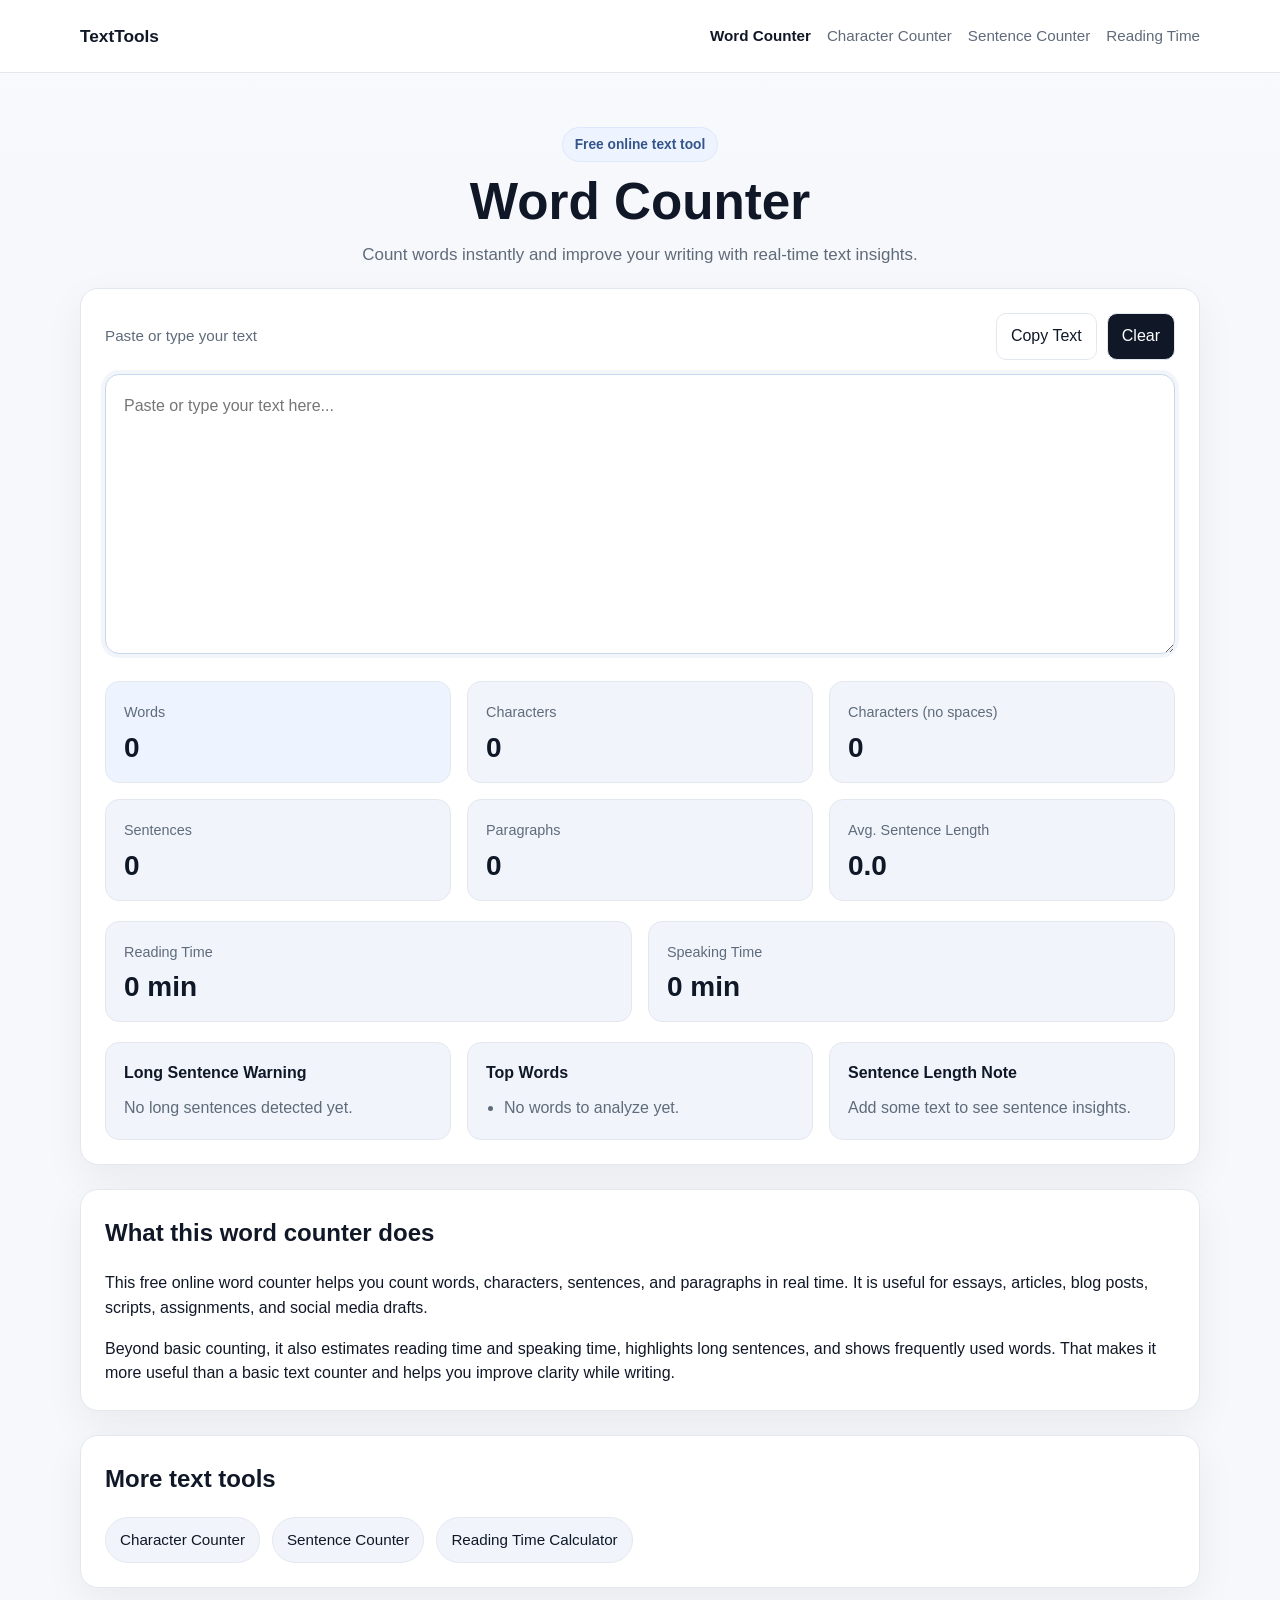
==== index.html @ 50ef8a7d "Rename Index.html to index.html" ====
<!DOCTYPE html>
<html lang="en">
<head>
  <meta charset="UTF-8" />
  <meta name="viewport" content="width=device-width, initial-scale=1.0" />
  <title>Free Word Counter Online | Count Words, Characters & Reading Time</title>
  <meta
    name="description"
    content="Free online word counter with character count, sentence count, paragraph count, reading time, speaking time, top words, and writing insights."
  />
  <link rel="stylesheet" href="style.css" />
</head>
<body data-page="word-counter">
  <header class="site-header">
    <div class="container">
      <nav class="nav">
        <a class="logo" href="index.html">TextTools</a>
        <div class="nav-links">
          <a href="index.html" class="active">Word Counter</a>
          <a href="character-counter.html">Character Counter</a>
          <a href="sentence-counter.html">Sentence Counter</a>
          <a href="reading-time.html">Reading Time</a>
        </div>
      </nav>
    </div>
  </header>

  <main class="container">
    <section class="hero">
      <span class="eyebrow">Free online text tool</span>
      <h1>Word Counter</h1>
      <p class="subtitle">
        Count words instantly and improve your writing with real-time text insights.
      </p>
    </section>

    <section class="tool-card">
      <div class="toolbar">
        <div class="toolbar-left">
          <span class="toolbar-label">Paste or type your text</span>
        </div>
        <div class="toolbar-right">
          <button id="copyBtn" class="btn secondary" type="button">Copy Text</button>
          <button id="clearBtn" class="btn" type="button">Clear</button>
        </div>
      </div>

      <label class="sr-only" for="textInput">Text input</label>
      <textarea
        id="textInput"
        placeholder="Paste or type your text here..."
        autofocus
      ></textarea>

      <div class="stats-grid">
        <div class="stat-box featured">
          <span class="stat-label">Words</span>
          <strong id="wordCount">0</strong>
        </div>
        <div class="stat-box">
          <span class="stat-label">Characters</span>
          <strong id="charCount">0</strong>
        </div>
        <div class="stat-box">
          <span class="stat-label">Characters (no spaces)</span>
          <strong id="charNoSpacesCount">0</strong>
        </div>
        <div class="stat-box">
          <span class="stat-label">Sentences</span>
          <strong id="sentenceCount">0</strong>
        </div>
        <div class="stat-box">
          <span class="stat-label">Paragraphs</span>
          <strong id="paragraphCount">0</strong>
        </div>
        <div class="stat-box">
          <span class="stat-label">Avg. Sentence Length</span>
          <strong id="avgSentenceLength">0</strong>
        </div>
      </div>

      <div class="time-grid">
        <div class="time-box">
          <span class="time-label">Reading Time</span>
          <strong id="readingTime">0 min</strong>
        </div>
        <div class="time-box">
          <span class="time-label">Speaking Time</span>
          <strong id="speakingTime">0 min</strong>
        </div>
      </div>

      <section class="insights">
        <div class="insight-box">
          <h2>Long Sentence Warning</h2>
          <p id="longSentenceWarning">No long sentences detected yet.</p>
        </div>

        <div class="insight-box">
          <h2>Top Words</h2>
          <ul id="topWordsList" class="top-words-list">
            <li>No words to analyze yet.</li>
          </ul>
        </div>

        <div class="insight-box">
          <h2>Sentence Length Note</h2>
          <p id="sentenceLengthNote">Add some text to see sentence insights.</p>
        </div>
      </section>
    </section>

    <section class="content-block">
      <h2>What this word counter does</h2>
      <p>
        This free online word counter helps you count words, characters, sentences,
        and paragraphs in real time. It is useful for essays, articles, blog posts,
        scripts, assignments, and social media drafts.
      </p>
      <p>
        Beyond basic counting, it also estimates reading time and speaking time,
        highlights long sentences, and shows frequently used words. That makes it
        more useful than a basic text counter and helps you improve clarity while
        writing.
      </p>
    </section>

    <section class="content-block">
      <h2>More text tools</h2>
      <div class="internal-links">
        <a href="character-counter.html">Character Counter</a>
        <a href="sentence-counter.html">Sentence Counter</a>
        <a href="reading-time.html">Reading Time Calculator</a>
      </div>
    </section>
  </main>

  <script src="script.js"></script>
</body>
</html>
---- style.css ----
:root {
  --bg: #f6f8fb;
  --surface: #ffffff;
  --surface-soft: #f1f5fb;
  --surface-accent: #eef4ff;
  --text: #101828;
  --muted: #5f6b7a;
  --border: #e3e8ef;
  --shadow: 0 14px 40px rgba(16, 24, 40, 0.06);
  --radius: 18px;
  --radius-sm: 14px;
  --max-width: 1120px;
}

* {
  box-sizing: border-box;
}

html {
  font-size: 16px;
}

body {
  margin: 0;
  font-family: Arial, Helvetica, sans-serif;
  background: linear-gradient(to bottom, #f8faff 0%, #f6f8fb 180px, #f6f8fb 100%);
  color: var(--text);
  line-height: 1.55;
}

a {
  color: inherit;
  text-decoration: none;
}

.container {
  width: min(var(--max-width), calc(100% - 32px));
  margin: 0 auto;
}

.site-header {
  position: sticky;
  top: 0;
  z-index: 10;
  background: rgba(255, 255, 255, 0.92);
  backdrop-filter: blur(10px);
  border-bottom: 1px solid var(--border);
}

.nav {
  min-height: 72px;
  display: flex;
  align-items: center;
  justify-content: space-between;
  gap: 16px;
  flex-wrap: wrap;
}

.logo {
  font-size: 1.08rem;
  font-weight: 700;
}

.nav-links {
  display: flex;
  flex-wrap: wrap;
  gap: 16px;
}

.nav-links a {
  color: var(--muted);
  font-size: 0.95rem;
}

.nav-links a.active,
.nav-links a:hover {
  color: var(--text);
  font-weight: 600;
}

.hero {
  text-align: center;
  padding: 54px 0 20px;
}

.eyebrow {
  display: inline-block;
  margin-bottom: 12px;
  padding: 6px 12px;
  border-radius: 999px;
  background: var(--surface-accent);
  border: 1px solid #dce8fb;
  color: #35558a;
  font-size: 0.86rem;
  font-weight: 600;
}

.hero h1 {
  margin: 0 0 12px;
  font-size: clamp(2rem, 4vw, 3.2rem);
  line-height: 1.08;
}

.subtitle {
  margin: 0 auto;
  max-width: 700px;
  color: var(--muted);
  font-size: 1.06rem;
}

.tool-card,
.content-block {
  background: var(--surface);
  border: 1px solid var(--border);
  border-radius: var(--radius);
  box-shadow: var(--shadow);
}

.tool-card {
  padding: 24px;
  margin-bottom: 24px;
}

.content-block {
  padding: 24px;
  margin-bottom: 24px;
}

.toolbar {
  display: flex;
  justify-content: space-between;
  align-items: center;
  gap: 14px;
  margin-bottom: 14px;
  flex-wrap: wrap;
}

.toolbar-label {
  color: var(--muted);
  font-size: 0.95rem;
}

.toolbar-right {
  display: flex;
  gap: 10px;
  flex-wrap: wrap;
}

.btn {
  appearance: none;
  border: 1px solid var(--border);
  background: var(--text);
  color: white;
  font: inherit;
  padding: 10px 14px;
  border-radius: 10px;
  cursor: pointer;
}

.btn:hover {
  opacity: 0.95;
}

.btn.secondary {
  background: white;
  color: var(--text);
}

textarea {
  width: 100%;
  min-height: 280px;
  resize: vertical;
  padding: 18px;
  border-radius: var(--radius-sm);
  border: 1px solid var(--border);
  background: #fff;
  font: inherit;
  color: var(--text);
  line-height: 1.6;
  outline: none;
}

textarea:focus {
  border-color: #c9d7ee;
  box-shadow: 0 0 0 4px rgba(96, 135, 193, 0.08);
}

.stats-grid,
.time-grid,
.insights,
.compact-insights,
.internal-links {
  margin-top: 20px;
}

.stats-grid {
  display: grid;
  grid-template-columns: repeat(3, minmax(0, 1fr));
  gap: 16px;
}

.single-focus {
  grid-template-columns: repeat(4, minmax(0, 1fr));
}

.time-grid {
  display: grid;
  grid-template-columns: repeat(2, minmax(0, 1fr));
  gap: 16px;
}

.stat-box,
.time-box,
.insight-box {
  background: var(--surface-soft);
  border: 1px solid var(--border);
  border-radius: var(--radius-sm);
  padding: 18px;
}

.stat-box.featured,
.time-box.featured {
  background: var(--surface-accent);
}

.stat-label,
.time-label {
  color: var(--muted);
  font-size: 0.9rem;
}

.stat-box strong,
.time-box strong {
  display: block;
  margin-top: 8px;
  font-size: 1.75rem;
  line-height: 1.1;
}

.insights {
  display: grid;
  grid-template-columns: repeat(3, minmax(0, 1fr));
  gap: 16px;
}

.compact-insights {
  display: grid;
  grid-template-columns: repeat(2, minmax(0, 1fr));
  gap: 16px;
}

.insight-box h2 {
  margin: 0 0 10px;
  font-size: 1rem;
}

.insight-box p {
  margin: 0;
  color: var(--muted);
}

.top-words-list {
  margin: 0;
  padding-left: 18px;
  color: var(--muted);
}

.top-words-list li + li {
  margin-top: 6px;
}

.content-block h2 {
  margin-top: 0;
}

.content-block p:last-child {
  margin-bottom: 0;
}

.internal-links {
  display: flex;
  flex-wrap: wrap;
  gap: 12px;
}

.internal-links a {
  background: var(--surface-soft);
  border: 1px solid var(--border);
  padding: 10px 14px;
  border-radius: 999px;
  font-size: 0.95rem;
}

.internal-links a:hover {
  background: #e9f0fa;
}

.sr-only {
  position: absolute;
  width: 1px;
  height: 1px;
  overflow: hidden;
  clip: rect(0, 0, 0, 0);
  white-space: nowrap;
}

@media (max-width: 900px) {
  .stats-grid,
  .single-focus,
  .insights,
  .compact-insights {
    grid-template-columns: repeat(2, minmax(0, 1fr));
  }
}

@media (max-width: 640px) {
  .container {
    width: min(var(--max-width), calc(100% - 20px));
  }

  .nav {
    min-height: auto;
    padding: 14px 0;
  }

  .tool-card,
  .content-block {
    padding: 16px;
  }

  .stats-grid,
  .single-focus,
  .time-grid,
  .insights,
  .compact-insights {
    grid-template-columns: 1fr;
  }

  textarea {
    min-height: 230px;
  }

  .toolbar {
    align-items: stretch;
  }

  .toolbar-right {
    width: 100%;
  }

  .btn {
    flex: 1;
  }
}
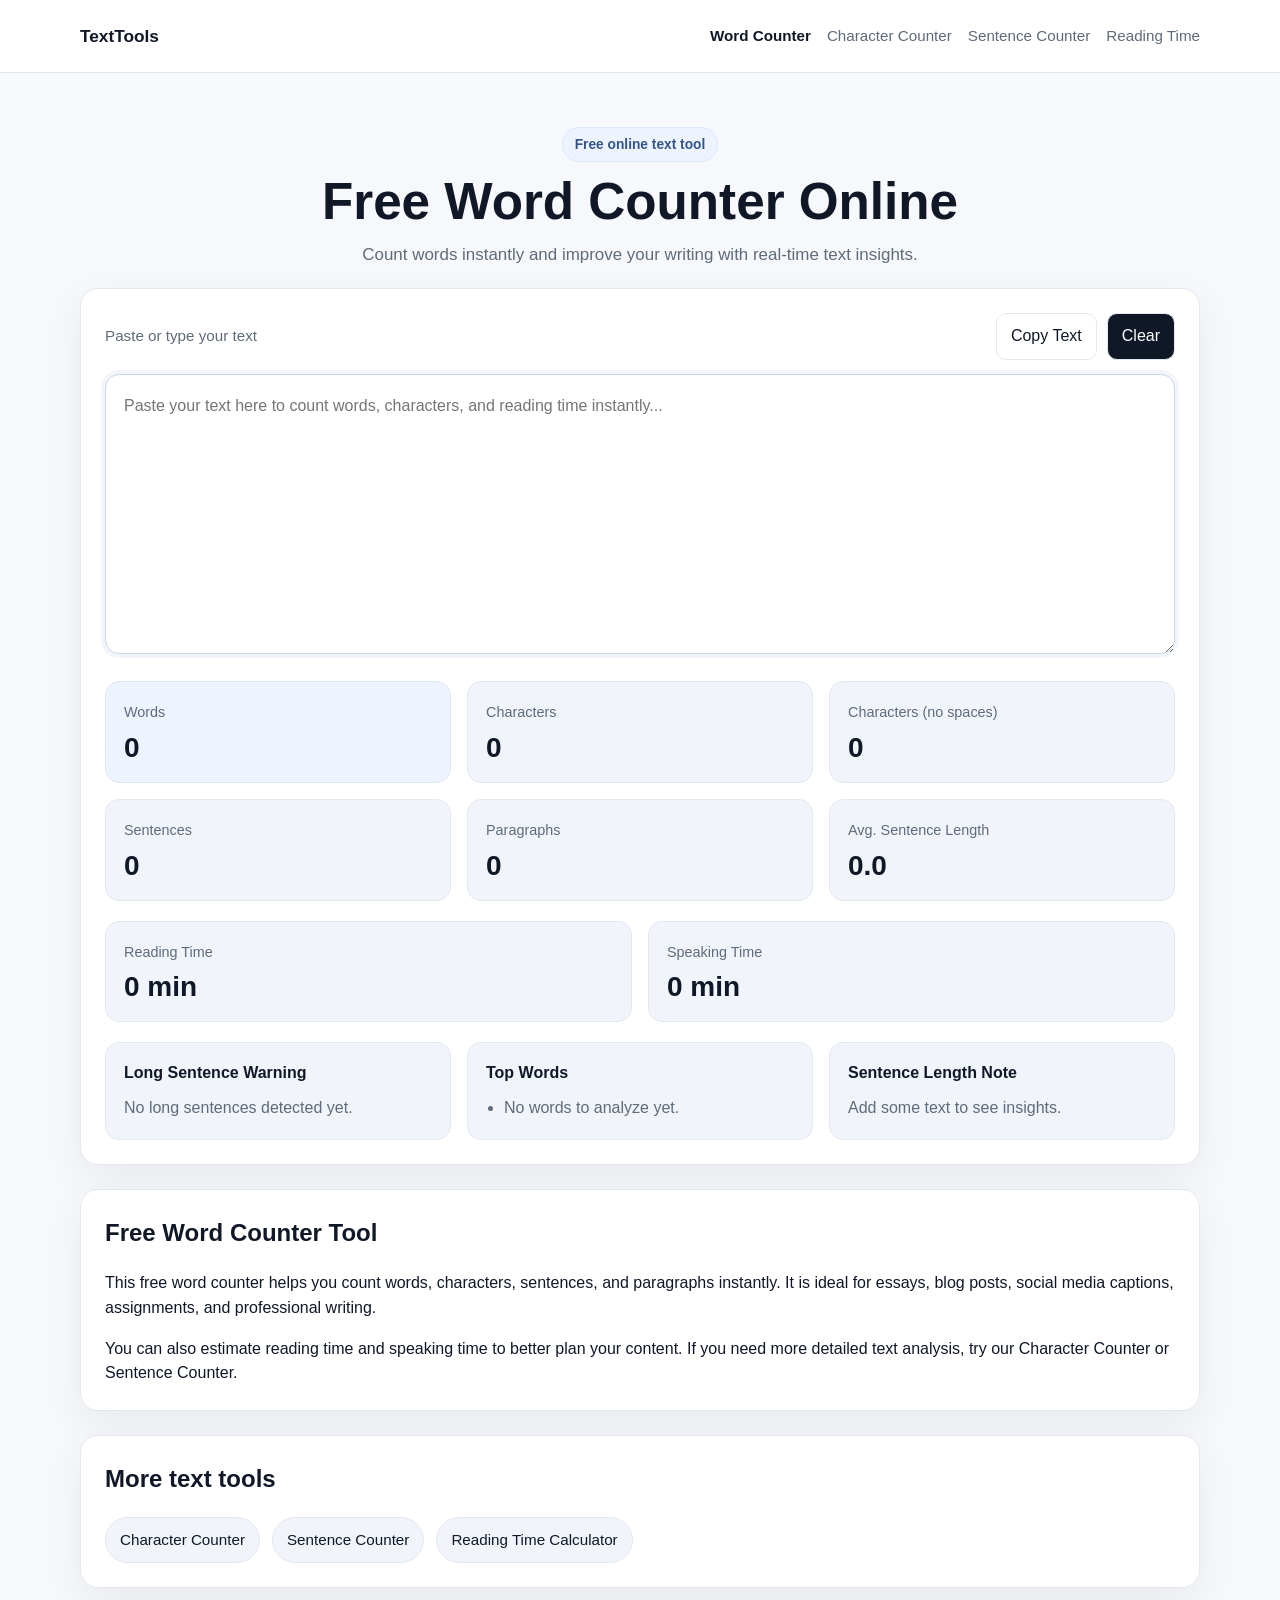
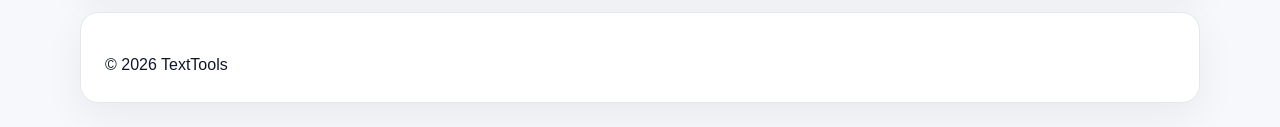
==== commit 45015e91: "Update index.html" ====
--- a/index.html
+++ b/index.html
@@ -1,9 +1,18 @@
 <!DOCTYPE html>
 <html lang="en">
 <head>
+  <!-- Google tag (gtag.js) -->
+  <script async src="https://www.googletagmanager.com/gtag/js?id=G-Y97GEP8268"></script>
+  <script>
+    window.dataLayer = window.dataLayer || [];
+    function gtag(){dataLayer.push(arguments);}
+    gtag('js', new Date());
+    gtag('config', 'G-Y97GEP8268');
+  </script>
+
   <meta charset="UTF-8" />
   <meta name="viewport" content="width=device-width, initial-scale=1.0" />
-  <title>Free Word Counter Online | Count Words, Characters & Reading Time</title>
+  <title>Free Word Counter Online | Word, Character & Reading Time Counter</title>
   <meta
     name="description"
     content="Free online word counter with character count, sentence count, paragraph count, reading time, speaking time, top words, and writing insights."
@@ -28,7 +37,7 @@
   <main class="container">
     <section class="hero">
       <span class="eyebrow">Free online text tool</span>
-      <h1>Word Counter</h1>
+      <h1>Free Word Counter Online</h1>
       <p class="subtitle">
         Count words instantly and improve your writing with real-time text insights.
       </p>
@@ -48,7 +57,7 @@
       <label class="sr-only" for="textInput">Text input</label>
       <textarea
         id="textInput"
-        placeholder="Paste or type your text here..."
+        placeholder="Paste your text here to count words, characters, and reading time instantly..."
         autofocus
       ></textarea>
 
@@ -111,17 +120,16 @@
     </section>
 
     <section class="content-block">
-      <h2>What this word counter does</h2>
+      <h2>Free Word Counter Tool</h2>
       <p>
-        This free online word counter helps you count words, characters, sentences,
-        and paragraphs in real time. It is useful for essays, articles, blog posts,
-        scripts, assignments, and social media drafts.
+        This free word counter helps you count words, characters, sentences, and paragraphs instantly.
+        It is ideal for essays, blog posts, social media captions, assignments, and professional writing.
       </p>
       <p>
-        Beyond basic counting, it also estimates reading time and speaking time,
-        highlights long sentences, and shows frequently used words. That makes it
-        more useful than a basic text counter and helps you improve clarity while
-        writing.
+        You can also estimate reading time and speaking time to better plan your content.
+        If you need more detailed text analysis, try our
+        <a href="character-counter.html">Character Counter</a> or
+        <a href="sentence-counter.html">Sentence Counter</a>.
       </p>
     </section>
 
@@ -133,8 +141,12 @@
         <a href="reading-time.html">Reading Time Calculator</a>
       </div>
     </section>
+
+    <footer class="content-block">
+      <p>© 2026 TextTools</p>
+    </footer>
   </main>
 
-  <script src="script.js"></script>
+  <script src="script.js" defer></script>
 </body>
 </html>
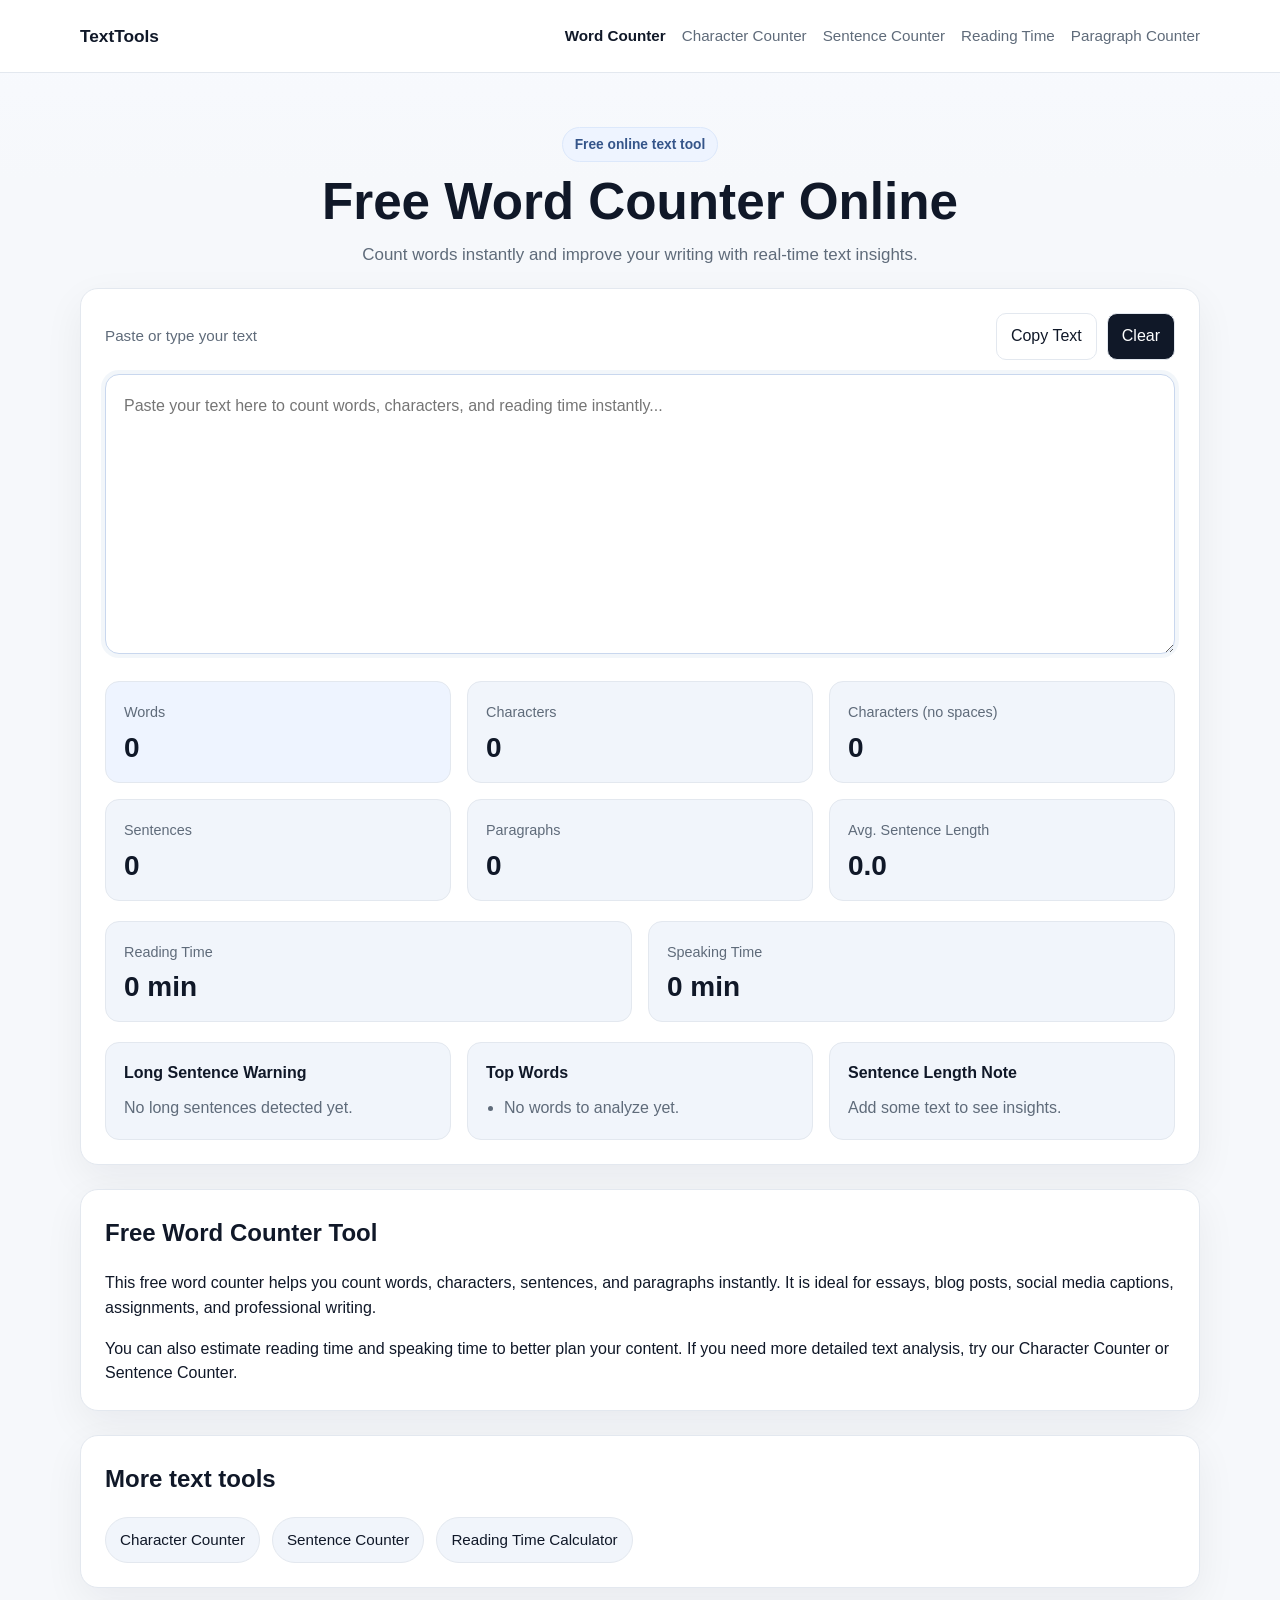
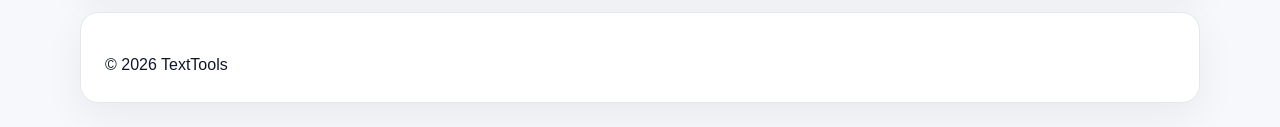
==== commit 4adb42e5: "Update index.html" ====
--- a/index.html
+++ b/index.html
@@ -29,6 +29,7 @@
           <a href="character-counter.html">Character Counter</a>
           <a href="sentence-counter.html">Sentence Counter</a>
           <a href="reading-time.html">Reading Time</a>
+          <a href="paragraph-counter.html">Paragraph Counter</a>
         </div>
       </nav>
     </div>
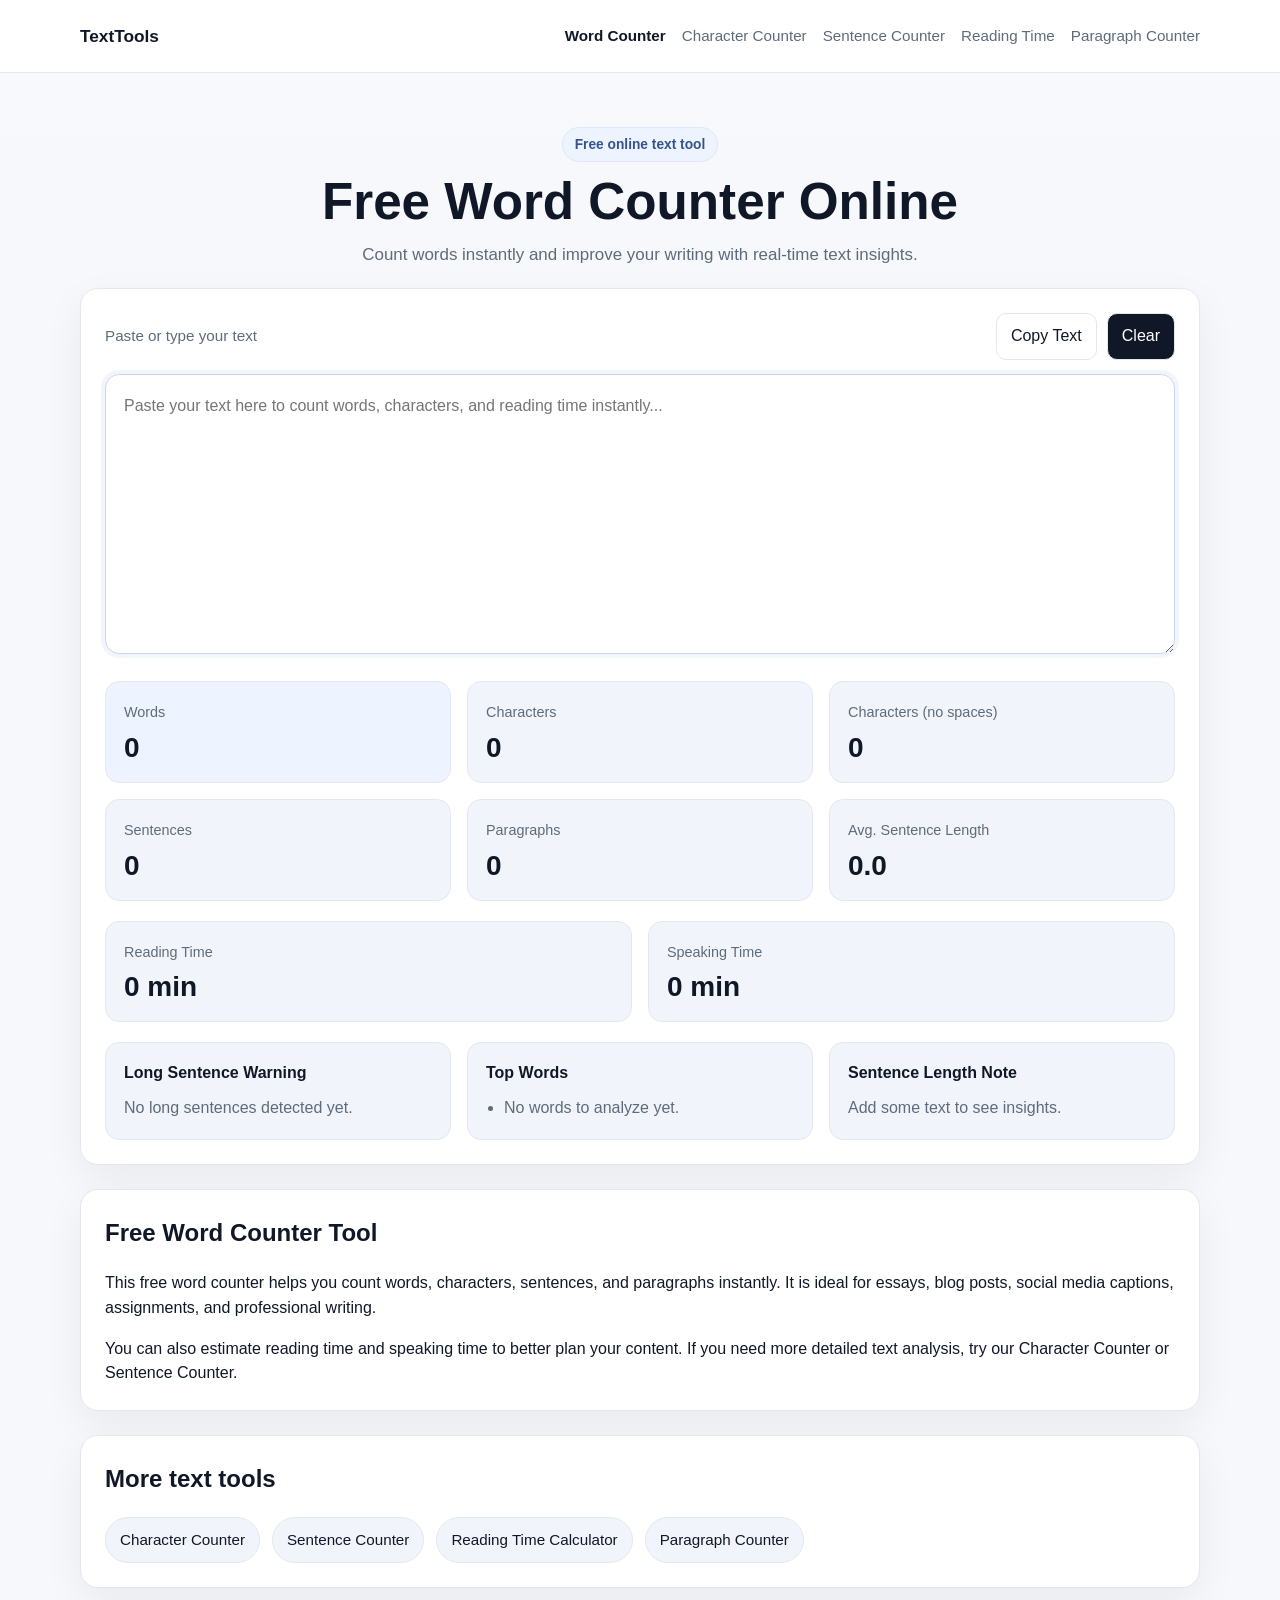
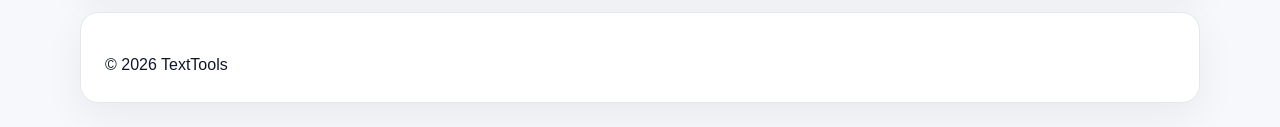
==== commit daeac2a9: "Update index.html" ====
--- a/index.html
+++ b/index.html
@@ -140,6 +140,7 @@
         <a href="character-counter.html">Character Counter</a>
         <a href="sentence-counter.html">Sentence Counter</a>
         <a href="reading-time.html">Reading Time Calculator</a>
+        <a href="paragraph-counter.html">Paragraph Counter</a>
       </div>
     </section>
 
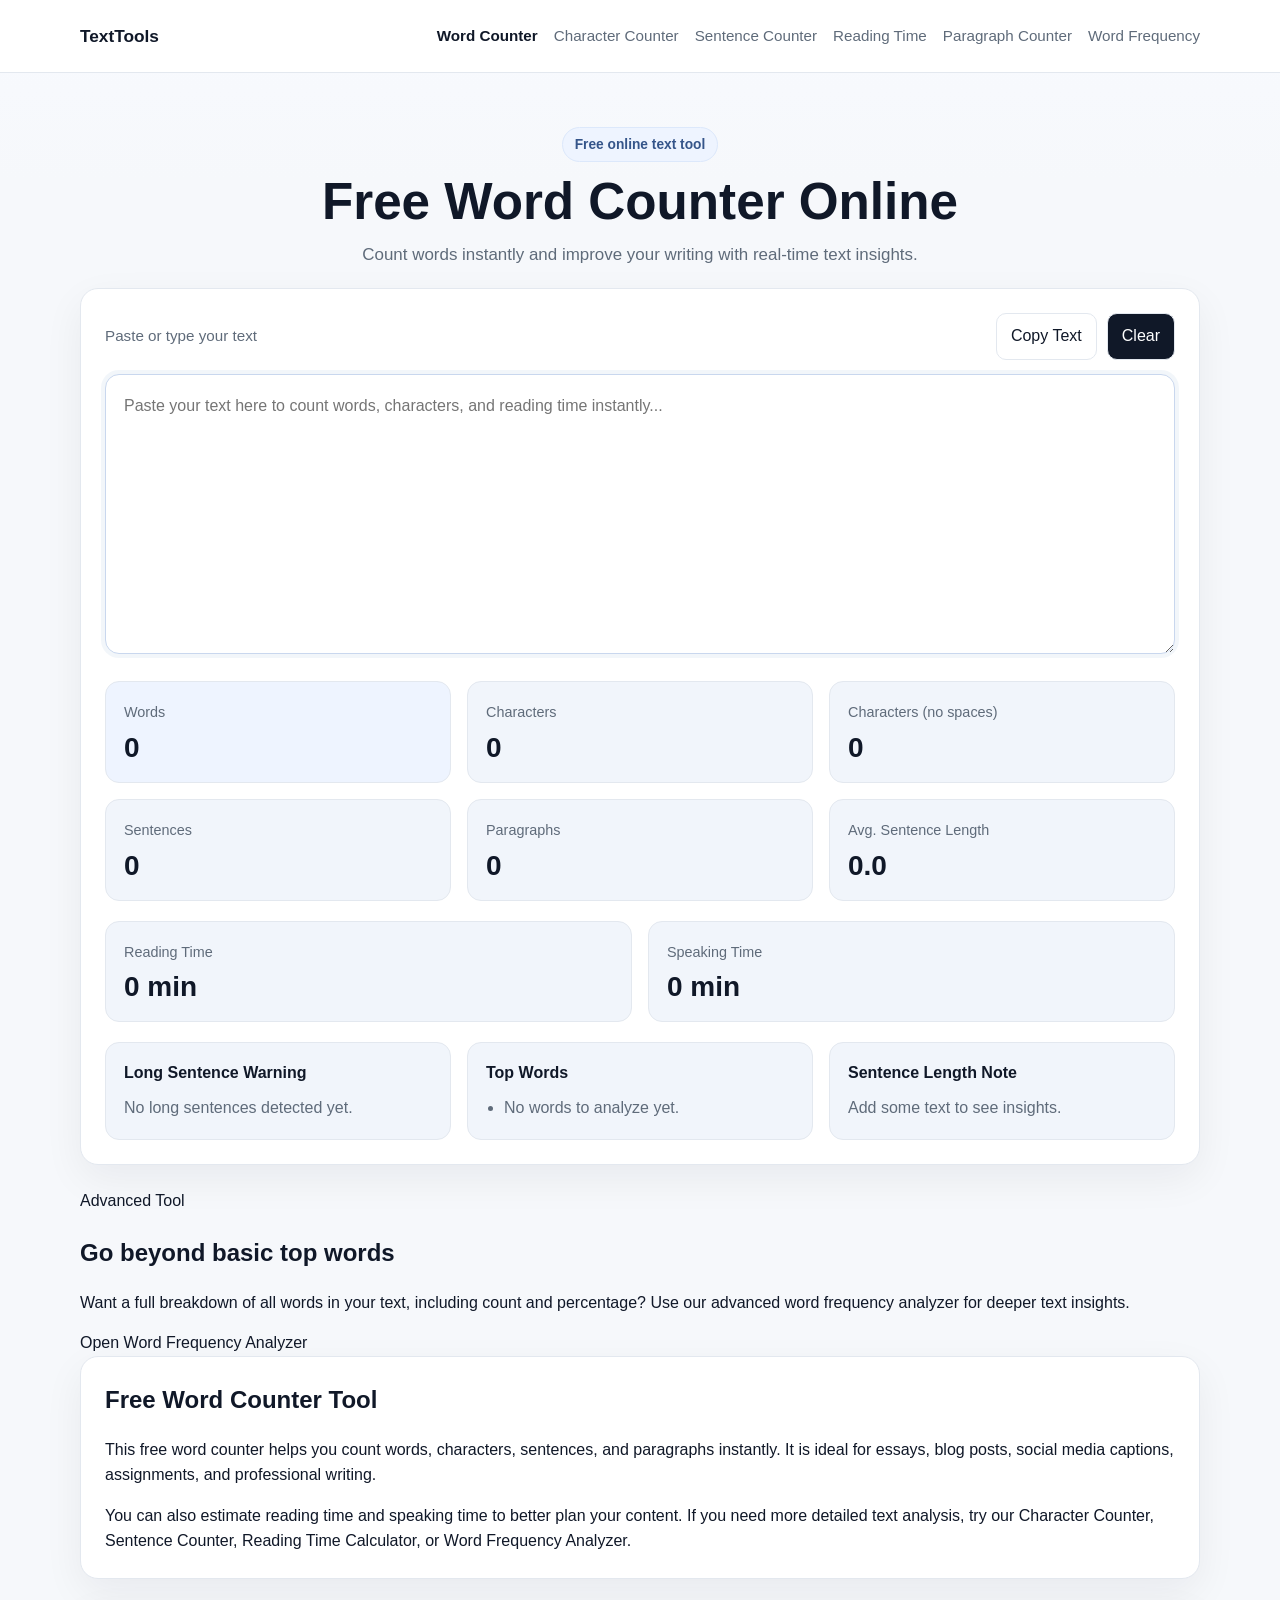
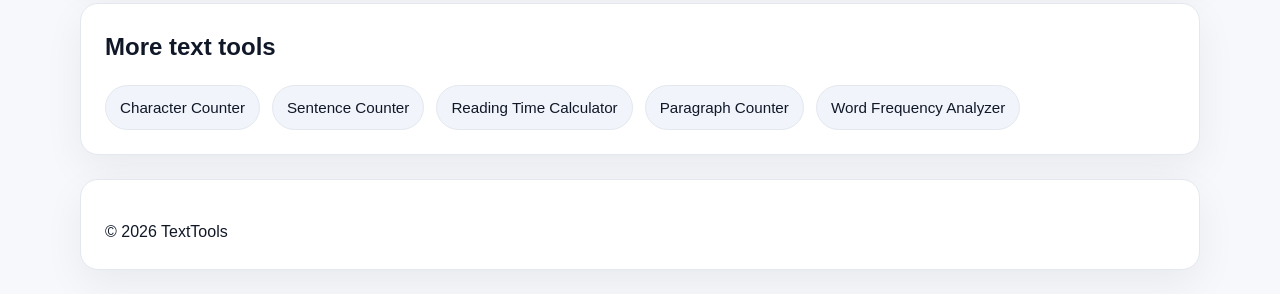
==== commit f0da5e48: "Update index.html" ====
--- a/index.html
+++ b/index.html
@@ -30,6 +30,7 @@
           <a href="sentence-counter.html">Sentence Counter</a>
           <a href="reading-time.html">Reading Time</a>
           <a href="paragraph-counter.html">Paragraph Counter</a>
+          <a href="word-frequency-counter.html" class="nav-featured">Word Frequency</a>
         </div>
       </nav>
     </div>
@@ -120,6 +121,22 @@
       </section>
     </section>
 
+    <section class="feature-highlight">
+      <div class="feature-highlight-text">
+        <span class="feature-badge">Advanced Tool</span>
+        <h2>Go beyond basic top words</h2>
+        <p>
+          Want a full breakdown of all words in your text, including count and percentage?
+          Use our advanced word frequency analyzer for deeper text insights.
+        </p>
+      </div>
+      <div class="feature-highlight-action">
+        <a href="word-frequency-counter.html" class="feature-button">
+          Open Word Frequency Analyzer
+        </a>
+      </div>
+    </section>
+
     <section class="content-block">
       <h2>Free Word Counter Tool</h2>
       <p>
@@ -129,8 +146,10 @@
       <p>
         You can also estimate reading time and speaking time to better plan your content.
         If you need more detailed text analysis, try our
-        <a href="character-counter.html">Character Counter</a> or
-        <a href="sentence-counter.html">Sentence Counter</a>.
+        <a href="character-counter.html">Character Counter</a>,
+        <a href="sentence-counter.html">Sentence Counter</a>,
+        <a href="reading-time.html">Reading Time Calculator</a>, or
+        <a href="word-frequency-counter.html">Word Frequency Analyzer</a>.
       </p>
     </section>
 
@@ -141,6 +160,7 @@
         <a href="sentence-counter.html">Sentence Counter</a>
         <a href="reading-time.html">Reading Time Calculator</a>
         <a href="paragraph-counter.html">Paragraph Counter</a>
+        <a href="word-frequency-counter.html">Word Frequency Analyzer</a>
       </div>
     </section>
 
--- a/style.css
+++ b/style.css
@@ -38,6 +38,7 @@
   margin: 0 auto;
 }
 
+/* HEADER */
 .site-header {
   position: sticky;
   top: 0;
@@ -78,6 +79,7 @@
   font-weight: 600;
 }
 
+/* HERO */
 .hero {
   text-align: center;
   padding: 54px 0 20px;
@@ -108,6 +110,7 @@
   font-size: 1.06rem;
 }
 
+/* CARDS */
 .tool-card,
 .content-block {
   background: var(--surface);
@@ -126,6 +129,7 @@
   margin-bottom: 24px;
 }
 
+/* TOOLBAR */
 .toolbar {
   display: flex;
   justify-content: space-between;
@@ -146,6 +150,7 @@
   flex-wrap: wrap;
 }
 
+/* BUTTONS */
 .btn {
   appearance: none;
   border: 1px solid var(--border);
@@ -155,6 +160,7 @@
   padding: 10px 14px;
   border-radius: 10px;
   cursor: pointer;
+  transition: 0.15s ease;
 }
 
 .btn:hover {
@@ -166,6 +172,7 @@
   color: var(--text);
 }
 
+/* TEXTAREA */
 textarea {
   width: 100%;
   min-height: 280px;
@@ -185,6 +192,7 @@
   box-shadow: 0 0 0 4px rgba(96, 135, 193, 0.08);
 }
 
+/* GRIDS */
 .stats-grid,
 .time-grid,
 .insights,
@@ -304,6 +312,7 @@
   white-space: nowrap;
 }
 
+/* TABLET */
 @media (max-width: 900px) {
   .stats-grid,
   .single-focus,
@@ -313,19 +322,107 @@
   }
 }
 
+/* MOBILE */
 @media (max-width: 640px) {
   .container {
-    width: min(var(--max-width), calc(100% - 20px));
+    width: min(var(--max-width), calc(100% - 16px));
+  }
+
+  /* sticky header ausschalten auf mobile */
+  .site-header {
+    position: static;
+    backdrop-filter: none;
+    background: #ffffff;
   }
 
   .nav {
     min-height: auto;
-    padding: 14px 0;
+    padding: 14px 0 10px;
+    flex-direction: column;
+    align-items: flex-start;
+    gap: 12px;
+  }
+
+  .logo {
+    font-size: 1rem;
+  }
+
+  .nav-links {
+    width: 100%;
+    display: grid;
+    grid-template-columns: 1fr 1fr;
+    gap: 8px;
+  }
+
+  .nav-links a {
+    display: block;
+    background: #f3f6fb;
+    border: 1px solid var(--border);
+    border-radius: 10px;
+    padding: 10px 12px;
+    font-size: 0.9rem;
+    text-align: center;
+  }
+
+  .hero {
+    padding: 24px 0 14px;
+  }
+
+  .eyebrow {
+    font-size: 0.78rem;
+    padding: 5px 10px;
+    margin-bottom: 10px;
+  }
+
+  .hero h1 {
+    font-size: 1.8rem;
+    margin-bottom: 8px;
+  }
+
+  .subtitle {
+    font-size: 0.98rem;
+    max-width: 100%;
   }
 
   .tool-card,
   .content-block {
-    padding: 16px;
+    padding: 14px;
+    border-radius: 16px;
+  }
+
+  .toolbar {
+    align-items: stretch;
+    gap: 10px;
+    margin-bottom: 12px;
+  }
+
+  .toolbar-left,
+  .toolbar-right {
+    width: 100%;
+  }
+
+  .toolbar-label {
+    display: block;
+    font-size: 0.9rem;
+  }
+
+  .toolbar-right {
+    display: grid;
+    grid-template-columns: 1fr 1fr;
+    gap: 8px;
+  }
+
+  .btn {
+    width: 100%;
+    padding: 11px 12px;
+    font-size: 0.95rem;
+  }
+
+  textarea {
+    min-height: 180px;
+    padding: 14px;
+    font-size: 16px;
+    border-radius: 12px;
   }
 
   .stats-grid,
@@ -334,21 +431,33 @@
   .insights,
   .compact-insights {
     grid-template-columns: 1fr;
-  }
-
-  textarea {
-    min-height: 230px;
-  }
-
-  .toolbar {
-    align-items: stretch;
-  }
-
-  .toolbar-right {
-    width: 100%;
-  }
-
-  .btn {
-    flex: 1;
-  }
-}+    gap: 10px;
+  }
+
+  .stat-box,
+  .time-box,
+  .insight-box {
+    padding: 14px;
+  }
+
+  .stat-box strong,
+  .time-box strong {
+    font-size: 1.45rem;
+  }
+
+  .internal-links {
+    display: grid;
+    grid-template-columns: 1fr;
+    gap: 8px;
+  }
+
+  .internal-links a {
+    text-align: center;
+    border-radius: 10px;
+    padding: 11px 12px;
+  }
+
+  footer.content-block {
+    text-align: center;
+  }
+}
